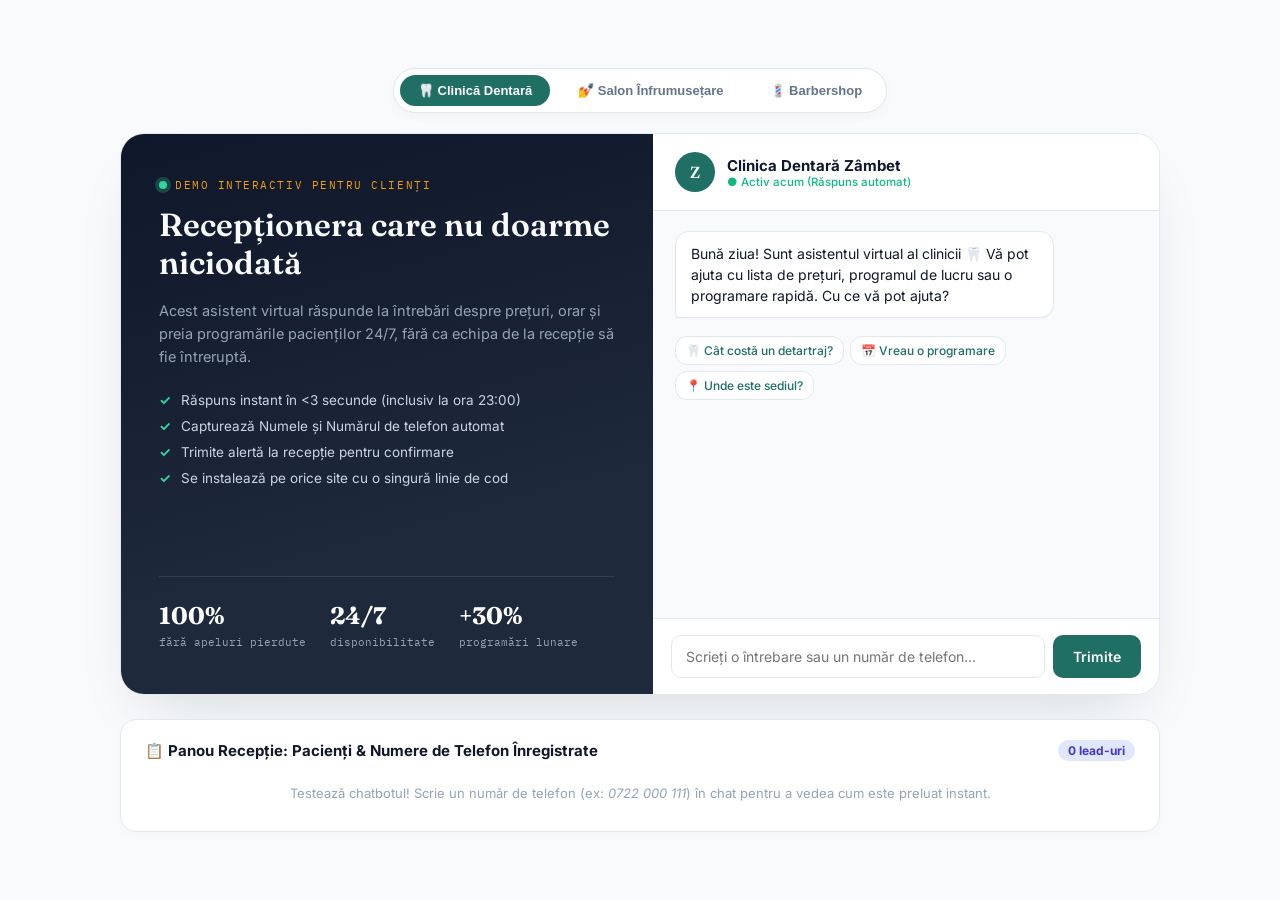
==== index.html @ 40142301 "Showroom AI Chatbots 2026" ====
<!DOCTYPE html>
<html lang="ro">
<head>
<meta charset="UTF-8">
<meta name="viewport" content="width=device-width, initial-scale=1.0">
<title>Recepție AI — Demo Live & Prezentare Interactivă</title>
<style>
  @import url('https://fonts.googleapis.com/css2?family=Fraunces:opsz,wght@9..144,400;9..144,600&family=Inter:wght@400;500;600;700&family=IBM+Plex+Mono:wght@400;500&display=swap');

  :root{
    --bg: #F8FAFC;
    --panel: #FFFFFF;
    --ink: #0F172A;
    --teal: #1F6F64;
    --teal-dark: #14504A;
    --amber: #F59E0B;
    --muted: #64748B;
    --line: #E2E8F0;
  }
  *{box-sizing:border-box;}
  body{
    margin:0; background:var(--bg); color:var(--ink);
    font-family:'Inter',sans-serif;
    min-height:100vh; display:flex; flex-direction:column; align-items:center; justify-content:center;
    padding:24px 16px;
  }

  /* Selector Top Bar */
  .top-selector {
    display: flex; gap: 10px; margin-bottom: 20px; background: white; padding: 6px; border-radius: 30px;
    border: 1px solid var(--line); box-shadow: 0 4px 12px rgba(0,0,0,0.03);
  }
  .selector-btn {
    padding: 8px 18px; border-radius: 20px; font-size: 13px; font-weight: 600; border: none; cursor: pointer;
    background: transparent; color: var(--muted); transition: all 0.2s;
  }
  .selector-btn.active {
    background: var(--teal); color: white;
  }

  .wrap{
    display:grid; grid-template-columns: 1.05fr 1fr; gap:0;
    max-width:1040px; width:100%; background:var(--panel);
    border-radius:24px; overflow:hidden; box-shadow:0 30px 60px -25px rgba(15, 23, 42, 0.15);
    border:1px solid var(--line);
  }
  @media (max-width:840px){ .wrap{grid-template-columns:1fr;} }

  /* LEFT: Pitch Panel */
  .pitch{
    background: linear-gradient(165deg, #0F172A, #1E293B 70%);
    color:#F8FAFC; padding:44px 38px; display:flex; flex-direction:column; justify-content:space-between;
  }
  .eyebrow{
    font-family:'IBM Plex Mono',monospace; font-size:11px; letter-spacing:.14em; text-transform:uppercase;
    color:var(--amber); margin-bottom:14px; display: flex; align-items: center; gap: 8px;
  }
  h1{
    font-family:'Fraunces',serif; font-weight:600; font-size:32px; line-height:1.2; margin:0 0 16px;
  }
  .pitch p{ color:#94A3B8; font-size:14.5px; line-height:1.6; margin:0 0 24px; }
  
  .features-list { list-style: none; padding: 0; margin: 0 0 24px; }
  .features-list li { display: flex; align-items: center; gap: 10px; font-size: 13.5px; color: #CBD5E1; margin-bottom: 10px; }
  .check-icon { color: #34D399; font-weight: bold; }

  .stats{ display:flex; gap:24px; margin-top:auto; padding-top:24px; border-top:1px solid rgba(255,255,255,0.1);}
  .stat b{ display:block; font-family:'Fraunces',serif; font-size:24px; color: #FFFFFF; }
  .stat span{ font-size:11px; color:#94A3B8; font-family:'IBM Plex Mono',monospace; }

  .live{ display:inline-flex; align-items:center; gap:8px; font-family:'IBM Plex Mono',monospace; font-size:11px; color:#34D399; margin-top:20px;}
  .dot{width:8px;height:8px;border-radius:50%; background:#34D399; box-shadow:0 0 0 4px rgba(52,211,153,0.25); animation: pulse-green 2s infinite;}

  @keyframes pulse-green {
    0% { transform: scale(0.95); box-shadow: 0 0 0 0 rgba(52,211,153, 0.5); }
    70% { transform: scale(1.05); box-shadow: 0 0 0 8px rgba(52,211,153, 0); }
    100% { transform: scale(0.95); box-shadow: 0 0 0 0 rgba(52,211,153, 0); }
  }

  /* RIGHT: Live Chat Box */
  .chat{ display:flex; flex-direction:column; height:100%; min-height:560px; background: #FFFFFF; }
  .chat-head{
    padding:18px 22px; border-bottom:1px solid var(--line);
    display:flex; align-items:center; justify-content: space-between;
  }
  .chat-head-left { display: flex; align-items: center; gap: 12px; }
  .avatar{
    width:40px;height:40px;border-radius:50%; background:var(--teal);
    display:flex;align-items:center;justify-content:center; font-family:'Fraunces',serif; color:#FFFFFF; font-weight:600;
  }
  .chat-head b{font-size:15px; display: block;}
  .chat-head span{display:block; font-size:11.5px; color:#10B981; font-weight: 500;}

  .messages{
    flex:1; padding:20px 22px; overflow-y:auto; display:flex; flex-direction:column; gap:12px;
    background: #F8FAFC;
  }
  .msg{ max-width:82%; padding:11px 15px; border-radius:14px; font-size:14px; line-height:1.5; }
  .msg.bot{ background:#FFFFFF; border:1px solid var(--line); align-self:flex-start; border-bottom-left-radius:4px; box-shadow: 0 1px 2px rgba(0,0,0,0.03);}
  .msg.user{ background:var(--teal); color:#fff; align-self:flex-end; border-bottom-right-radius:4px;}

  .chips { display: flex; flex-wrap: wrap; gap: 6px; margin-top: 6px; }
  .chip { background: white; border: 1px solid var(--line); border-radius: 12px; padding: 6px 10px; font-size: 12px; cursor: pointer; color: var(--teal); font-weight: 500; }
  .chip:hover { background: var(--teal); color: white; border-color: var(--teal); }

  .lead-banner {
    background: #ECFDF5; border: 1px solid #A7F3D0; color: #065F46; padding: 12px; border-radius: 12px;
    font-size: 13px; display: flex; align-items: center; gap: 10px;
  }

  .typing{ align-self:flex-start; display:flex; gap:4px; padding:12px 14px; background: white; border: 1px solid var(--line); border-radius: 14px;}
  .typing span{ width:6px;height:6px;border-radius:50%; background:var(--muted); animation:bounce 1.2s infinite ease-in-out; }
  .typing span:nth-child(2){animation-delay:.15s;} .typing span:nth-child(3){animation-delay:.3s;}
  @keyframes bounce{ 0%,60%,100%{transform:translateY(0); opacity:.4;} 30%{transform:translateY(-4px); opacity:1;} }

  .input-row{ display:flex; gap:8px; padding:16px 18px; border-top:1px solid var(--line); background: white; }
  .input-row input{
    flex:1; border:1px solid var(--line); border-radius:10px; padding:12px 14px;
    font-family:'Inter',sans-serif; font-size:14px; outline:none; transition: border-color 0.2s;
  }
  .input-row input:focus{ border-color:var(--teal); }
  .input-row button{
    background:var(--teal); color:#fff; border:none; border-radius:10px; padding:0 20px;
    font-family:'Inter',sans-serif; font-weight:600; font-size:14px; cursor:pointer; transition: background 0.2s;
  }
  .input-row button:hover{ background:var(--teal-dark); }
  .input-row button:disabled{ opacity:.5; cursor:default; }

  /* Captured Leads Live Ticker */
  .leads-dashboard {
    max-width: 1040px; width: 100%; background: white; border-radius: 16px; border: 1px solid var(--line);
    margin-top: 24px; padding: 20px 24px; box-shadow: 0 4px 12px rgba(0,0,0,0.02);
  }
  .leads-header { display: flex; justify-content: space-between; align-items: center; margin-bottom: 14px; }
  .leads-header h3 { font-size: 15px; margin: 0; display: flex; align-items: center; gap: 8px; }
  .leads-badge { background: #E0E7FF; color: #4338CA; padding: 3px 10px; border-radius: 20px; font-size: 12px; font-weight: 700; }
  .leads-list { display: flex; flex-direction: column; gap: 8px; max-height: 140px; overflow-y: auto; }
  .lead-row { display: flex; justify-content: space-between; align-items: center; background: #F8FAFC; border: 1px solid var(--line); border-radius: 8px; padding: 8px 14px; font-size: 13px; }
  .lead-phone { font-family: 'IBM Plex Mono', monospace; font-weight: 600; color: var(--teal); }
</style>
</head>
<body>

<!-- SELECTOR PENTRU DEMO -->
<div class="top-selector">
  <button class="selector-btn active" onclick="switchClinic('stomatologie')">🦷 Clinică Dentară</button>
  <button class="selector-btn" onclick="switchClinic('salon')">💅 Salon Înfrumusețare</button>
  <button class="selector-btn" onclick="switchClinic('frizerie')">💈 Barbershop</button>
</div>

<div class="wrap">
  <!-- PITCH STÂNGA -->
  <div class="pitch">
    <div>
      <div class="eyebrow"><span class="dot"></span> DEMO INTERACTIV PENTRU CLIENȚI</div>
      <h1 id="pitchTitle">Recepționera care nu doarme niciodată</h1>
      <p id="pitchDesc">Acest asistent virtual răspunde la întrebări despre prețuri, orar și preia programările pacienților 24/7, fără ca echipa de la recepție să fie întreruptă.</p>
      
      <ul class="features-list">
        <li><span class="check-icon">✓</span> Răspuns instant în &lt;3 secunde (inclusiv la ora 23:00)</li>
        <li><span class="check-icon">✓</span> Capturează Numele și Numărul de telefon automat</li>
        <li><span class="check-icon">✓</span> Trimite alertă la recepție pentru confirmare</li>
        <li><span class="check-icon">✓</span> Se instalează pe orice site cu o singură linie de cod</li>
      </ul>
    </div>

    <div class="stats">
      <div class="stat"><b>100%</b><span>fără apeluri pierdute</span></div>
      <div class="stat"><b>24/7</b><span>disponibilitate</span></div>
      <div class="stat"><b>+30%</b><span>programări lunare</span></div>
    </div>
  </div>

  <!-- CHAT DREAPTA -->
  <div class="chat">
    <div class="chat-head">
      <div class="chat-head-left">
        <div class="avatar" id="chatAvatar">Z</div>
        <div>
          <b id="chatName">Clinica Dentară Zâmbet</b>
          <span>● Activ acum (Răspuns automat)</span>
        </div>
      </div>
    </div>

    <div class="messages" id="messages">
      <div class="msg bot" id="welcomeMsg">
        Bună ziua! Sunt asistentul virtual al clinicii 🦷 Vă pot ajuta cu lista de prețuri, programul de lucru sau o programare rapidă. Cu ce vă pot ajuta?
      </div>
      <div class="chips" id="quickChips">
        <div class="chip" onclick="quickSend('Cât costă un detartraj?')">🦷 Cât costă un detartraj?</div>
        <div class="chip" onclick="quickSend('Vreau o programare marți')">📅 Vreau o programare</div>
        <div class="chip" onclick="quickSend('Unde vă găsesc?')">📍 Unde este sediul?</div>
      </div>
    </div>

    <div class="input-row">
      <input id="userInput" type="text" placeholder="Scrieți o întrebare sau un număr de telefon..." />
      <button id="sendBtn" onclick="sendMessage()">Trimite</button>
    </div>
  </div>
</div>

<!-- CAPTURED LEADS LIVE DASHBOARD -->
<div class="leads-dashboard">
  <div class="leads-header">
    <h3>📋 Panou Recepție: Pacienți & Numere de Telefon Înregistrate</h3>
    <span class="leads-badge" id="leadsCount">0 lead-uri</span>
  </div>
  <div class="leads-list" id="leadsList">
    <div style="color: #94A3B8; font-size: 13px; text-align: center; padding: 10px;">
      Testează chatbotul! Scrie un număr de telefon (ex: <i>0722 000 111</i>) în chat pentru a vedea cum este preluat instant.
    </div>
  </div>
</div>

<script>
let currentClinic = 'stomatologie';
let history = [];
const API_URL = 'http://127.0.0.1:8000';

const clinicMeta = {
  stomatologie: {
    title: 'Clinica Dentară Zâmbet',
    avatar: 'Z',
    color: '#1F6F64',
    welcome: 'Bună ziua! Sunt asistentul virtual al Clinicii Dentare Zâmbet 🦷 Vă pot ajuta cu tarife, orar sau o programare.',
    chips: ['🦷 Cât costă un detartraj?', '📅 Vreau o programare', '🚨 Am o urgență']
  },
  salon: {
    title: 'Salon Elegance & Spa',
    avatar: 'E',
    color: '#8B5CF6',
    welcome: 'Bună! Sunt asistenta virtuală Elegance & Spa 💅 Te pot ajuta cu servicii de coafură, manichiură, vopsit sau o programare.',
    chips: ['💅 Cât costă o manichiură?', '💇‍♀️ Preț vopsit balayage', '📅 Vreau o programare']
  },
  frizerie: {
    title: "The Gentlemen's Club Barbershop",
    avatar: 'G',
    color: '#B45309',
    welcome: "Salut! Sunt asistentul virtual de la The Gentlemen's Club 💈 Vrei să afli prețurile sau să te programezi la tuns/barbă?",
    chips: ['✂️ Cât costă pachetul VIP?', '📅 Vreau o programare', '📍 Unde este frizeria?']
  }
};

function switchClinic(id) {
  currentClinic = id;
  document.querySelectorAll('.selector-btn').forEach(b => b.classList.remove('active'));
  event.target.classList.add('active');

  const meta = clinicMeta[id];
  document.documentElement.style.setProperty('--teal', meta.color);
  document.getElementById('chatName').textContent = meta.title;
  document.getElementById('chatAvatar').textContent = meta.avatar;
  document.getElementById('chatAvatar').style.background = meta.color;

  const msgs = document.getElementById('messages');
  msgs.innerHTML = `
    <div class="msg bot">${meta.welcome}</div>
    <div class="chips" id="quickChips">
      ${meta.chips.map(c => `<div class="chip" onclick="quickSend('${c}')">${c}</div>`).join('')}
    </div>
  `;
  history = [];
}

function quickSend(txt) {
  document.getElementById('userInput').value = txt;
  sendMessage();
}

function addMessage(text, sender) {
  const container = document.getElementById('messages');
  const div = document.createElement('div');
  div.className = 'msg ' + sender;
  div.innerHTML = text.replace(/\*\*(.*?)\*\*/g, '<b>$1</b>').replace(/\n/g, '<br/>');
  container.appendChild(div);
  container.scrollTop = container.scrollHeight;
  return div;
}

function showTyping() {
  const container = document.getElementById('messages');
  const div = document.createElement('div');
  div.className = 'typing';
  div.id = 'typingIndicator';
  div.innerHTML = '<span></span><span></span><span></span>';
  container.appendChild(div);
  container.scrollTop = container.scrollHeight;
}

function hideTyping() {
  const el = document.getElementById('typingIndicator');
  if(el) el.remove();
}

async function sendMessage() {
  const input = document.getElementById('userInput');
  const btn = document.getElementById('sendBtn');
  const text = input.value.trim();
  if(!text) return;

  addMessage(text, 'user');
  history.push({ role: 'user', text: text });
  input.value = '';
  btn.disabled = true;
  showTyping();

  const chips = document.getElementById('quickChips');
  if(chips) chips.style.display = 'none';

  try {
    const res = await fetch(`${API_URL}/api/chat`, {
      method: 'POST',
      headers: { 'Content-Type': 'application/json' },
      body: JSON.stringify({
        message: text,
        clinic_id: currentClinic,
        history: history
      })
    });
    const data = await res.json();
    hideTyping();
    addMessage(data.reply, 'bot');
    history.push({ role: 'assistant', text: data.reply });

    if(data.lead_captured) {
      const banner = document.createElement('div');
      banner.className = 'lead-banner';
      banner.innerHTML = `🎉 <b>Programare Notată!</b> Numărul (${data.phone_detected}) a fost transmis recepției.`;
      document.getElementById('messages').appendChild(banner);
      loadLeads();
    }
  } catch(err) {
    hideTyping();
    addMessage('Ne pare rău, asistentul este momentan indisponibil. Asigurați-vă că backend-ul rulează la http://127.0.0.1:8000', 'bot');
    console.error(err);
  }

  btn.disabled = false;
  input.focus();
}

async function loadLeads() {
  try {
    const res = await fetch(`${API_URL}/api/leads`);
    const leads = await res.json();
    const container = document.getElementById('leadsList');
    document.getElementById('leadsCount').textContent = `${leads.length} lead-uri`;

    if(leads.length > 0) {
      container.innerHTML = leads.map(l => `
        <div class="lead-row">
          <div><b>${l.name}</b> · <span style="color:#64748B;">${l.clinic_name}</span></div>
          <div><span class="lead-phone">📞 ${l.phone}</span> <span style="font-size:11px; color:#94A3B8; margin-left:8px;">${l.timestamp}</span></div>
        </div>
      `).join('');
    }
  } catch(e) {}
}

document.getElementById('userInput').addEventListener('keydown', (e) => {
  if(e.key === 'Enter') sendMessage();
});

// Initial leads check
setInterval(loadLeads, 4000);
loadLeads();
</script>

</body>
</html>
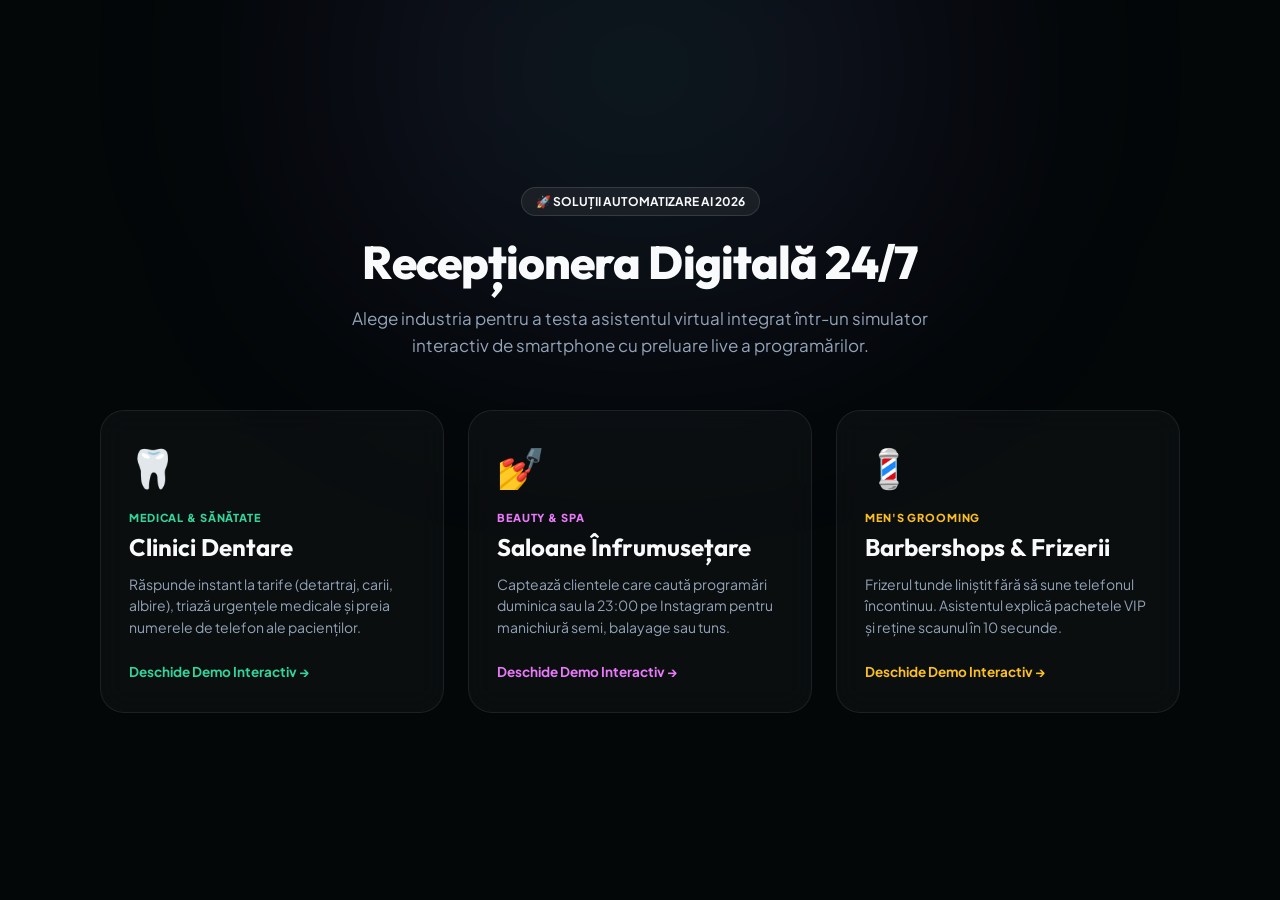
==== commit 25615664: "Ultra-luxury redesign: iPhone mockup, Before/After comparison, direct WhatsApp CTA" ====
--- a/index.html
+++ b/index.html
@@ -3,370 +3,107 @@
 <head>
 <meta charset="UTF-8">
 <meta name="viewport" content="width=device-width, initial-scale=1.0">
-<title>Recepție AI — Demo Live & Prezentare Interactivă</title>
+<title>Asistent AI Recepție 24/7 — Portofoliu Showcase</title>
+<link rel="preconnect" href="https://fonts.googleapis.com">
+<link rel="preconnect" href="https://fonts.gstatic.com" crossorigin>
+<link href="https://fonts.googleapis.com/css2?family=Plus+Jakarta+Sans:wght@300;400;500;600;700;800&family=Outfit:wght@500;600;700;800;900&display=swap" rel="stylesheet">
 <style>
-  @import url('https://fonts.googleapis.com/css2?family=Fraunces:opsz,wght@9..144,400;9..144,600&family=Inter:wght@400;500;600;700&family=IBM+Plex+Mono:wght@400;500&display=swap');
-
-  :root{
-    --bg: #F8FAFC;
-    --panel: #FFFFFF;
-    --ink: #0F172A;
-    --teal: #1F6F64;
-    --teal-dark: #14504A;
-    --amber: #F59E0B;
-    --muted: #64748B;
-    --line: #E2E8F0;
+  * { box-sizing: border-box; margin: 0; padding: 0; }
+  body {
+    background: #030708;
+    color: #F8FAFC;
+    font-family: 'Plus Jakarta Sans', sans-serif;
+    min-height: 100vh;
+    display: flex;
+    flex-direction: column;
+    align-items: center;
+    justify-content: center;
+    padding: 40px 20px;
+    position: relative;
+    overflow-x: hidden;
   }
-  *{box-sizing:border-box;}
-  body{
-    margin:0; background:var(--bg); color:var(--ink);
-    font-family:'Inter',sans-serif;
-    min-height:100vh; display:flex; flex-direction:column; align-items:center; justify-content:center;
-    padding:24px 16px;
+  .glow {
+    position: fixed;
+    top: -20%;
+    left: 50%;
+    transform: translateX(-50%);
+    width: 800px;
+    height: 500px;
+    background: radial-gradient(circle, rgba(16, 185, 129, 0.15) 0%, rgba(168, 85, 247, 0.1) 50%, transparent 80%);
+    filter: blur(120px);
+    pointer-events: none;
   }
-
-  /* Selector Top Bar */
-  .top-selector {
-    display: flex; gap: 10px; margin-bottom: 20px; background: white; padding: 6px; border-radius: 30px;
-    border: 1px solid var(--line); box-shadow: 0 4px 12px rgba(0,0,0,0.03);
+  .container { max-width: 1080px; width: 100%; position: relative; z-index: 10; text-align: center; }
+  .badge { display: inline-flex; align-items: center; gap: 8px; background: rgba(255,255,255,0.06); border: 1px solid rgba(255,255,255,0.12); padding: 6px 14px; border-radius: 30px; font-size: 12px; font-weight: 700; margin-bottom: 20px; }
+  h1 { font-family: 'Outfit', sans-serif; font-size: 46px; font-weight: 800; letter-spacing: -0.02em; margin-bottom: 16px; line-height: 1.15; }
+  .sub { font-size: 17px; color: #94A3B8; max-width: 640px; margin: 0 auto 50px; line-height: 1.6; }
+  .grid { display: grid; grid-template-columns: repeat(3, 1fr); gap: 24px; text-align: left; }
+  @media (max-width: 880px) { .grid { grid-template-columns: 1fr; } }
+  .card {
+    background: rgba(255, 255, 255, 0.03);
+    border: 1px solid rgba(255, 255, 255, 0.08);
+    border-radius: 24px;
+    padding: 32px 28px;
+    text-decoration: none;
+    color: inherit;
+    transition: all 0.3s cubic-bezier(0.16, 1, 0.3, 1);
+    display: flex;
+    flex-direction: column;
+    justify-content: space-between;
+    backdrop-filter: blur(14px);
   }
-  .selector-btn {
-    padding: 8px 18px; border-radius: 20px; font-size: 13px; font-weight: 600; border: none; cursor: pointer;
-    background: transparent; color: var(--muted); transition: all 0.2s;
-  }
-  .selector-btn.active {
-    background: var(--teal); color: white;
-  }
-
-  .wrap{
-    display:grid; grid-template-columns: 1.05fr 1fr; gap:0;
-    max-width:1040px; width:100%; background:var(--panel);
-    border-radius:24px; overflow:hidden; box-shadow:0 30px 60px -25px rgba(15, 23, 42, 0.15);
-    border:1px solid var(--line);
-  }
-  @media (max-width:840px){ .wrap{grid-template-columns:1fr;} }
-
-  /* LEFT: Pitch Panel */
-  .pitch{
-    background: linear-gradient(165deg, #0F172A, #1E293B 70%);
-    color:#F8FAFC; padding:44px 38px; display:flex; flex-direction:column; justify-content:space-between;
-  }
-  .eyebrow{
-    font-family:'IBM Plex Mono',monospace; font-size:11px; letter-spacing:.14em; text-transform:uppercase;
-    color:var(--amber); margin-bottom:14px; display: flex; align-items: center; gap: 8px;
-  }
-  h1{
-    font-family:'Fraunces',serif; font-weight:600; font-size:32px; line-height:1.2; margin:0 0 16px;
-  }
-  .pitch p{ color:#94A3B8; font-size:14.5px; line-height:1.6; margin:0 0 24px; }
-  
-  .features-list { list-style: none; padding: 0; margin: 0 0 24px; }
-  .features-list li { display: flex; align-items: center; gap: 10px; font-size: 13.5px; color: #CBD5E1; margin-bottom: 10px; }
-  .check-icon { color: #34D399; font-weight: bold; }
-
-  .stats{ display:flex; gap:24px; margin-top:auto; padding-top:24px; border-top:1px solid rgba(255,255,255,0.1);}
-  .stat b{ display:block; font-family:'Fraunces',serif; font-size:24px; color: #FFFFFF; }
-  .stat span{ font-size:11px; color:#94A3B8; font-family:'IBM Plex Mono',monospace; }
-
-  .live{ display:inline-flex; align-items:center; gap:8px; font-family:'IBM Plex Mono',monospace; font-size:11px; color:#34D399; margin-top:20px;}
-  .dot{width:8px;height:8px;border-radius:50%; background:#34D399; box-shadow:0 0 0 4px rgba(52,211,153,0.25); animation: pulse-green 2s infinite;}
-
-  @keyframes pulse-green {
-    0% { transform: scale(0.95); box-shadow: 0 0 0 0 rgba(52,211,153, 0.5); }
-    70% { transform: scale(1.05); box-shadow: 0 0 0 8px rgba(52,211,153, 0); }
-    100% { transform: scale(0.95); box-shadow: 0 0 0 0 rgba(52,211,153, 0); }
-  }
-
-  /* RIGHT: Live Chat Box */
-  .chat{ display:flex; flex-direction:column; height:100%; min-height:560px; background: #FFFFFF; }
-  .chat-head{
-    padding:18px 22px; border-bottom:1px solid var(--line);
-    display:flex; align-items:center; justify-content: space-between;
-  }
-  .chat-head-left { display: flex; align-items: center; gap: 12px; }
-  .avatar{
-    width:40px;height:40px;border-radius:50%; background:var(--teal);
-    display:flex;align-items:center;justify-content:center; font-family:'Fraunces',serif; color:#FFFFFF; font-weight:600;
-  }
-  .chat-head b{font-size:15px; display: block;}
-  .chat-head span{display:block; font-size:11.5px; color:#10B981; font-weight: 500;}
-
-  .messages{
-    flex:1; padding:20px 22px; overflow-y:auto; display:flex; flex-direction:column; gap:12px;
-    background: #F8FAFC;
-  }
-  .msg{ max-width:82%; padding:11px 15px; border-radius:14px; font-size:14px; line-height:1.5; }
-  .msg.bot{ background:#FFFFFF; border:1px solid var(--line); align-self:flex-start; border-bottom-left-radius:4px; box-shadow: 0 1px 2px rgba(0,0,0,0.03);}
-  .msg.user{ background:var(--teal); color:#fff; align-self:flex-end; border-bottom-right-radius:4px;}
-
-  .chips { display: flex; flex-wrap: wrap; gap: 6px; margin-top: 6px; }
-  .chip { background: white; border: 1px solid var(--line); border-radius: 12px; padding: 6px 10px; font-size: 12px; cursor: pointer; color: var(--teal); font-weight: 500; }
-  .chip:hover { background: var(--teal); color: white; border-color: var(--teal); }
-
-  .lead-banner {
-    background: #ECFDF5; border: 1px solid #A7F3D0; color: #065F46; padding: 12px; border-radius: 12px;
-    font-size: 13px; display: flex; align-items: center; gap: 10px;
-  }
-
-  .typing{ align-self:flex-start; display:flex; gap:4px; padding:12px 14px; background: white; border: 1px solid var(--line); border-radius: 14px;}
-  .typing span{ width:6px;height:6px;border-radius:50%; background:var(--muted); animation:bounce 1.2s infinite ease-in-out; }
-  .typing span:nth-child(2){animation-delay:.15s;} .typing span:nth-child(3){animation-delay:.3s;}
-  @keyframes bounce{ 0%,60%,100%{transform:translateY(0); opacity:.4;} 30%{transform:translateY(-4px); opacity:1;} }
-
-  .input-row{ display:flex; gap:8px; padding:16px 18px; border-top:1px solid var(--line); background: white; }
-  .input-row input{
-    flex:1; border:1px solid var(--line); border-radius:10px; padding:12px 14px;
-    font-family:'Inter',sans-serif; font-size:14px; outline:none; transition: border-color 0.2s;
-  }
-  .input-row input:focus{ border-color:var(--teal); }
-  .input-row button{
-    background:var(--teal); color:#fff; border:none; border-radius:10px; padding:0 20px;
-    font-family:'Inter',sans-serif; font-weight:600; font-size:14px; cursor:pointer; transition: background 0.2s;
-  }
-  .input-row button:hover{ background:var(--teal-dark); }
-  .input-row button:disabled{ opacity:.5; cursor:default; }
-
-  /* Captured Leads Live Ticker */
-  .leads-dashboard {
-    max-width: 1040px; width: 100%; background: white; border-radius: 16px; border: 1px solid var(--line);
-    margin-top: 24px; padding: 20px 24px; box-shadow: 0 4px 12px rgba(0,0,0,0.02);
-  }
-  .leads-header { display: flex; justify-content: space-between; align-items: center; margin-bottom: 14px; }
-  .leads-header h3 { font-size: 15px; margin: 0; display: flex; align-items: center; gap: 8px; }
-  .leads-badge { background: #E0E7FF; color: #4338CA; padding: 3px 10px; border-radius: 20px; font-size: 12px; font-weight: 700; }
-  .leads-list { display: flex; flex-direction: column; gap: 8px; max-height: 140px; overflow-y: auto; }
-  .lead-row { display: flex; justify-content: space-between; align-items: center; background: #F8FAFC; border: 1px solid var(--line); border-radius: 8px; padding: 8px 14px; font-size: 13px; }
-  .lead-phone { font-family: 'IBM Plex Mono', monospace; font-weight: 600; color: var(--teal); }
+  .card:hover { transform: translateY(-6px); }
+  .card.dental:hover { border-color: #10B981; box-shadow: 0 20px 40px -10px rgba(16, 185, 129, 0.25); }
+  .card.beauty:hover { border-color: #A855F7; box-shadow: 0 20px 40px -10px rgba(168, 85, 247, 0.25); }
+  .card.barber:hover { border-color: #F59E0B; box-shadow: 0 20px 40px -10px rgba(245, 158, 11, 0.25); }
+  .card-icon { font-size: 38px; margin-bottom: 20px; }
+  .card-tag { font-size: 11px; font-weight: 800; letter-spacing: 0.08em; text-transform: uppercase; margin-bottom: 8px; }
+  .card h2 { font-family: 'Outfit', sans-serif; font-size: 24px; font-weight: 700; margin-bottom: 12px; }
+  .card p { font-size: 14px; color: #94A3B8; line-height: 1.55; margin-bottom: 24px; }
+  .card-btn { font-size: 13.5px; font-weight: 700; display: flex; align-items: center; gap: 6px; }
 </style>
 </head>
 <body>
 
-<!-- SELECTOR PENTRU DEMO -->
-<div class="top-selector">
-  <button class="selector-btn active" onclick="switchClinic('stomatologie')">🦷 Clinică Dentară</button>
-  <button class="selector-btn" onclick="switchClinic('salon')">💅 Salon Înfrumusețare</button>
-  <button class="selector-btn" onclick="switchClinic('frizerie')">💈 Barbershop</button>
-</div>
+  <div class="glow"></div>
 
-<div class="wrap">
-  <!-- PITCH STÂNGA -->
-  <div class="pitch">
-    <div>
-      <div class="eyebrow"><span class="dot"></span> DEMO INTERACTIV PENTRU CLIENȚI</div>
-      <h1 id="pitchTitle">Recepționera care nu doarme niciodată</h1>
-      <p id="pitchDesc">Acest asistent virtual răspunde la întrebări despre prețuri, orar și preia programările pacienților 24/7, fără ca echipa de la recepție să fie întreruptă.</p>
-      
-      <ul class="features-list">
-        <li><span class="check-icon">✓</span> Răspuns instant în &lt;3 secunde (inclusiv la ora 23:00)</li>
-        <li><span class="check-icon">✓</span> Capturează Numele și Numărul de telefon automat</li>
-        <li><span class="check-icon">✓</span> Trimite alertă la recepție pentru confirmare</li>
-        <li><span class="check-icon">✓</span> Se instalează pe orice site cu o singură linie de cod</li>
-      </ul>
-    </div>
+  <div class="container">
+    <div class="badge">🚀 SOLUȚII AUTOMATIZARE AI 2026</div>
+    <h1>Recepționera Digitală 24/7</h1>
+    <p class="sub">Alege industria pentru a testa asistentul virtual integrat într-un simulator interactiv de smartphone cu preluare live a programărilor.</p>
 
-    <div class="stats">
-      <div class="stat"><b>100%</b><span>fără apeluri pierdute</span></div>
-      <div class="stat"><b>24/7</b><span>disponibilitate</span></div>
-      <div class="stat"><b>+30%</b><span>programări lunare</span></div>
+    <div class="grid">
+      <a href="stomatologie.html" class="card dental">
+        <div>
+          <div class="card-icon">🦷</div>
+          <div class="card-tag" style="color: #34D399;">Medical & Sănătate</div>
+          <h2>Clinici Dentare</h2>
+          <p>Răspunde instant la tarife (detartraj, carii, albire), triază urgențele medicale și preia numerele de telefon ale pacienților.</p>
+        </div>
+        <div class="card-btn" style="color: #34D399;">Deschide Demo Interactiv →</div>
+      </a>
+
+      <a href="salon.html" class="card beauty">
+        <div>
+          <div class="card-icon">💅</div>
+          <div class="card-tag" style="color: #E879F9;">Beauty & Spa</div>
+          <h2>Saloane Înfrumusețare</h2>
+          <p>Captează clientele care caută programări duminica sau la 23:00 pe Instagram pentru manichiură semi, balayage sau tuns.</p>
+        </div>
+        <div class="card-btn" style="color: #E879F9;">Deschide Demo Interactiv →</div>
+      </a>
+
+      <a href="barbershop.html" class="card barber">
+        <div>
+          <div class="card-icon">💈</div>
+          <div class="card-tag" style="color: #FBBF24;">Men's Grooming</div>
+          <h2>Barbershops & Frizerii</h2>
+          <p>Frizerul tunde liniștit fără să sune telefonul încontinuu. Asistentul explică pachetele VIP și reține scaunul în 10 secunde.</p>
+        </div>
+        <div class="card-btn" style="color: #FBBF24;">Deschide Demo Interactiv →</div>
+      </a>
     </div>
   </div>
 
-  <!-- CHAT DREAPTA -->
-  <div class="chat">
-    <div class="chat-head">
-      <div class="chat-head-left">
-        <div class="avatar" id="chatAvatar">Z</div>
-        <div>
-          <b id="chatName">Clinica Dentară Zâmbet</b>
-          <span>● Activ acum (Răspuns automat)</span>
-        </div>
-      </div>
-    </div>
-
-    <div class="messages" id="messages">
-      <div class="msg bot" id="welcomeMsg">
-        Bună ziua! Sunt asistentul virtual al clinicii 🦷 Vă pot ajuta cu lista de prețuri, programul de lucru sau o programare rapidă. Cu ce vă pot ajuta?
-      </div>
-      <div class="chips" id="quickChips">
-        <div class="chip" onclick="quickSend('Cât costă un detartraj?')">🦷 Cât costă un detartraj?</div>
-        <div class="chip" onclick="quickSend('Vreau o programare marți')">📅 Vreau o programare</div>
-        <div class="chip" onclick="quickSend('Unde vă găsesc?')">📍 Unde este sediul?</div>
-      </div>
-    </div>
-
-    <div class="input-row">
-      <input id="userInput" type="text" placeholder="Scrieți o întrebare sau un număr de telefon..." />
-      <button id="sendBtn" onclick="sendMessage()">Trimite</button>
-    </div>
-  </div>
-</div>
-
-<!-- CAPTURED LEADS LIVE DASHBOARD -->
-<div class="leads-dashboard">
-  <div class="leads-header">
-    <h3>📋 Panou Recepție: Pacienți & Numere de Telefon Înregistrate</h3>
-    <span class="leads-badge" id="leadsCount">0 lead-uri</span>
-  </div>
-  <div class="leads-list" id="leadsList">
-    <div style="color: #94A3B8; font-size: 13px; text-align: center; padding: 10px;">
-      Testează chatbotul! Scrie un număr de telefon (ex: <i>0722 000 111</i>) în chat pentru a vedea cum este preluat instant.
-    </div>
-  </div>
-</div>
-
-<script>
-let currentClinic = 'stomatologie';
-let history = [];
-const API_URL = 'http://127.0.0.1:8000';
-
-const clinicMeta = {
-  stomatologie: {
-    title: 'Clinica Dentară Zâmbet',
-    avatar: 'Z',
-    color: '#1F6F64',
-    welcome: 'Bună ziua! Sunt asistentul virtual al Clinicii Dentare Zâmbet 🦷 Vă pot ajuta cu tarife, orar sau o programare.',
-    chips: ['🦷 Cât costă un detartraj?', '📅 Vreau o programare', '🚨 Am o urgență']
-  },
-  salon: {
-    title: 'Salon Elegance & Spa',
-    avatar: 'E',
-    color: '#8B5CF6',
-    welcome: 'Bună! Sunt asistenta virtuală Elegance & Spa 💅 Te pot ajuta cu servicii de coafură, manichiură, vopsit sau o programare.',
-    chips: ['💅 Cât costă o manichiură?', '💇‍♀️ Preț vopsit balayage', '📅 Vreau o programare']
-  },
-  frizerie: {
-    title: "The Gentlemen's Club Barbershop",
-    avatar: 'G',
-    color: '#B45309',
-    welcome: "Salut! Sunt asistentul virtual de la The Gentlemen's Club 💈 Vrei să afli prețurile sau să te programezi la tuns/barbă?",
-    chips: ['✂️ Cât costă pachetul VIP?', '📅 Vreau o programare', '📍 Unde este frizeria?']
-  }
-};
-
-function switchClinic(id) {
-  currentClinic = id;
-  document.querySelectorAll('.selector-btn').forEach(b => b.classList.remove('active'));
-  event.target.classList.add('active');
-
-  const meta = clinicMeta[id];
-  document.documentElement.style.setProperty('--teal', meta.color);
-  document.getElementById('chatName').textContent = meta.title;
-  document.getElementById('chatAvatar').textContent = meta.avatar;
-  document.getElementById('chatAvatar').style.background = meta.color;
-
-  const msgs = document.getElementById('messages');
-  msgs.innerHTML = `
-    <div class="msg bot">${meta.welcome}</div>
-    <div class="chips" id="quickChips">
-      ${meta.chips.map(c => `<div class="chip" onclick="quickSend('${c}')">${c}</div>`).join('')}
-    </div>
-  `;
-  history = [];
-}
-
-function quickSend(txt) {
-  document.getElementById('userInput').value = txt;
-  sendMessage();
-}
-
-function addMessage(text, sender) {
-  const container = document.getElementById('messages');
-  const div = document.createElement('div');
-  div.className = 'msg ' + sender;
-  div.innerHTML = text.replace(/\*\*(.*?)\*\*/g, '<b>$1</b>').replace(/\n/g, '<br/>');
-  container.appendChild(div);
-  container.scrollTop = container.scrollHeight;
-  return div;
-}
-
-function showTyping() {
-  const container = document.getElementById('messages');
-  const div = document.createElement('div');
-  div.className = 'typing';
-  div.id = 'typingIndicator';
-  div.innerHTML = '<span></span><span></span><span></span>';
-  container.appendChild(div);
-  container.scrollTop = container.scrollHeight;
-}
-
-function hideTyping() {
-  const el = document.getElementById('typingIndicator');
-  if(el) el.remove();
-}
-
-async function sendMessage() {
-  const input = document.getElementById('userInput');
-  const btn = document.getElementById('sendBtn');
-  const text = input.value.trim();
-  if(!text) return;
-
-  addMessage(text, 'user');
-  history.push({ role: 'user', text: text });
-  input.value = '';
-  btn.disabled = true;
-  showTyping();
-
-  const chips = document.getElementById('quickChips');
-  if(chips) chips.style.display = 'none';
-
-  try {
-    const res = await fetch(`${API_URL}/api/chat`, {
-      method: 'POST',
-      headers: { 'Content-Type': 'application/json' },
-      body: JSON.stringify({
-        message: text,
-        clinic_id: currentClinic,
-        history: history
-      })
-    });
-    const data = await res.json();
-    hideTyping();
-    addMessage(data.reply, 'bot');
-    history.push({ role: 'assistant', text: data.reply });
-
-    if(data.lead_captured) {
-      const banner = document.createElement('div');
-      banner.className = 'lead-banner';
-      banner.innerHTML = `🎉 <b>Programare Notată!</b> Numărul (${data.phone_detected}) a fost transmis recepției.`;
-      document.getElementById('messages').appendChild(banner);
-      loadLeads();
-    }
-  } catch(err) {
-    hideTyping();
-    addMessage('Ne pare rău, asistentul este momentan indisponibil. Asigurați-vă că backend-ul rulează la http://127.0.0.1:8000', 'bot');
-    console.error(err);
-  }
-
-  btn.disabled = false;
-  input.focus();
-}
-
-async function loadLeads() {
-  try {
-    const res = await fetch(`${API_URL}/api/leads`);
-    const leads = await res.json();
-    const container = document.getElementById('leadsList');
-    document.getElementById('leadsCount').textContent = `${leads.length} lead-uri`;
-
-    if(leads.length > 0) {
-      container.innerHTML = leads.map(l => `
-        <div class="lead-row">
-          <div><b>${l.name}</b> · <span style="color:#64748B;">${l.clinic_name}</span></div>
-          <div><span class="lead-phone">📞 ${l.phone}</span> <span style="font-size:11px; color:#94A3B8; margin-left:8px;">${l.timestamp}</span></div>
-        </div>
-      `).join('');
-    }
-  } catch(e) {}
-}
-
-document.getElementById('userInput').addEventListener('keydown', (e) => {
-  if(e.key === 'Enter') sendMessage();
-});
-
-// Initial leads check
-setInterval(loadLeads, 4000);
-loadLeads();
-</script>
-
 </body>
 </html>
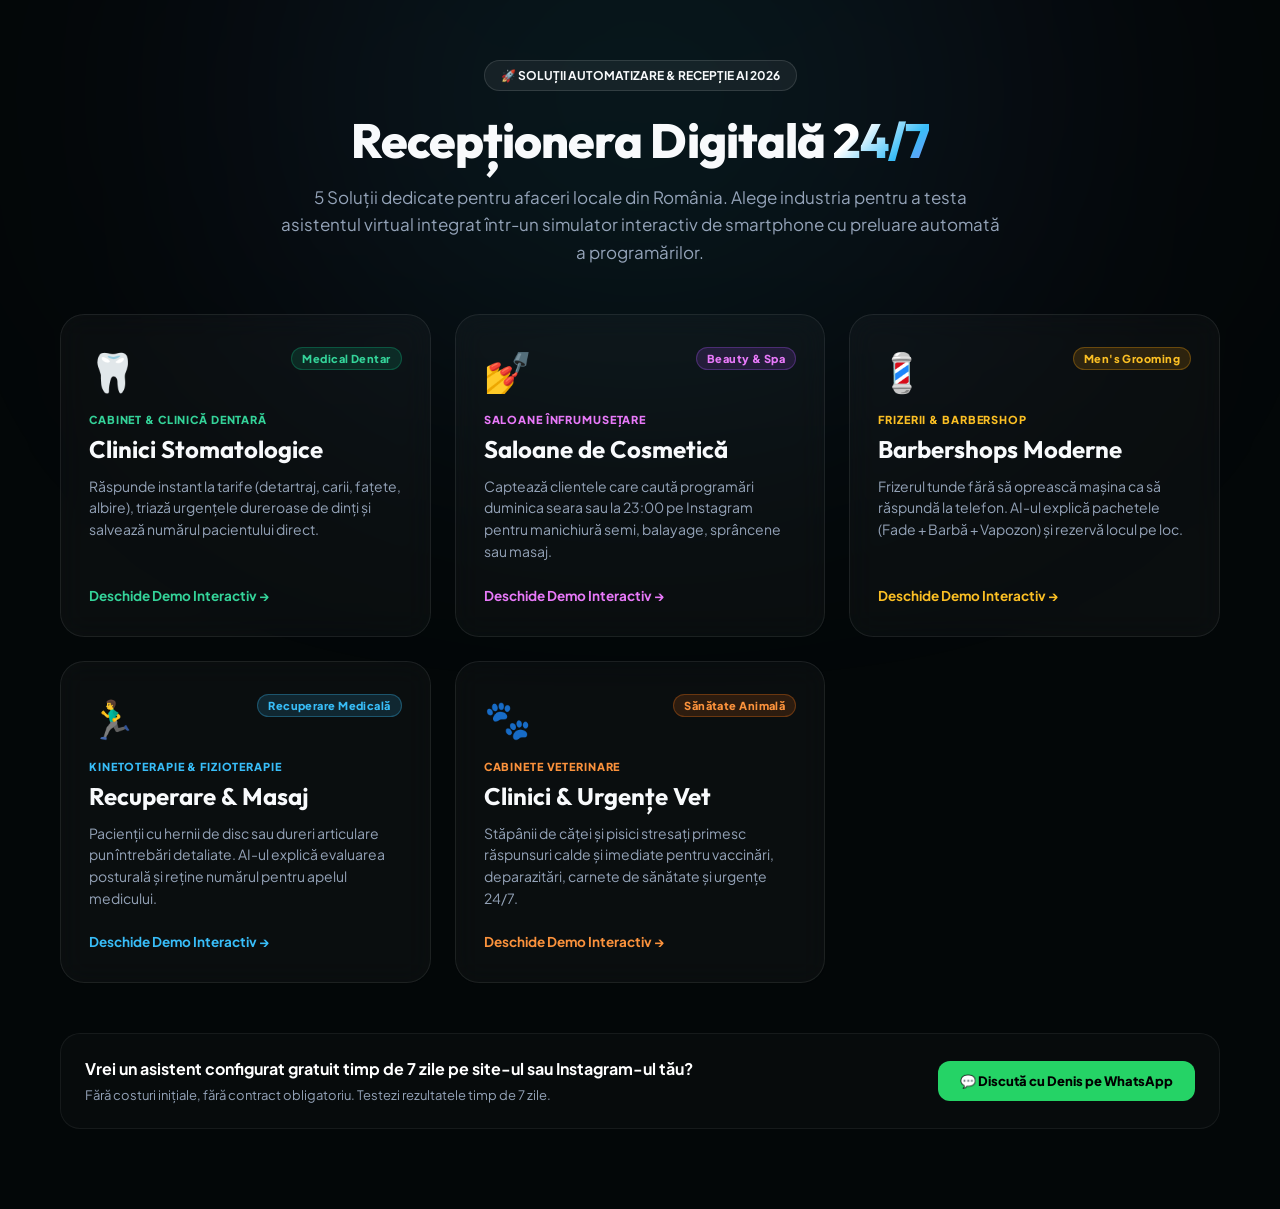
==== commit 9d7afec7: "Add Physiotherapy and Vet showrooms and update hub to 5 niches" ====
--- a/index.html
+++ b/index.html
@@ -3,7 +3,7 @@
 <head>
 <meta charset="UTF-8">
 <meta name="viewport" content="width=device-width, initial-scale=1.0">
-<title>Asistent AI Recepție 24/7 — Portofoliu Showcase</title>
+<title>Asistent AI Recepție 24/7 — Portofoliu Showcase 5 Nișe</title>
 <link rel="preconnect" href="https://fonts.googleapis.com">
 <link rel="preconnect" href="https://fonts.gstatic.com" crossorigin>
 <link href="https://fonts.googleapis.com/css2?family=Plus+Jakarta+Sans:wght@300;400;500;600;700;800&family=Outfit:wght@500;600;700;800;900&display=swap" rel="stylesheet">
@@ -18,7 +18,7 @@
     flex-direction: column;
     align-items: center;
     justify-content: center;
-    padding: 40px 20px;
+    padding: 60px 20px 80px;
     position: relative;
     overflow-x: hidden;
   }
@@ -27,18 +27,20 @@
     top: -20%;
     left: 50%;
     transform: translateX(-50%);
-    width: 800px;
-    height: 500px;
-    background: radial-gradient(circle, rgba(16, 185, 129, 0.15) 0%, rgba(168, 85, 247, 0.1) 50%, transparent 80%);
-    filter: blur(120px);
+    width: 900px;
+    height: 550px;
+    background: radial-gradient(circle, rgba(16, 185, 129, 0.12) 0%, rgba(56, 189, 248, 0.1) 40%, rgba(168, 85, 247, 0.08) 70%, transparent 85%);
+    filter: blur(140px);
     pointer-events: none;
   }
-  .container { max-width: 1080px; width: 100%; position: relative; z-index: 10; text-align: center; }
-  .badge { display: inline-flex; align-items: center; gap: 8px; background: rgba(255,255,255,0.06); border: 1px solid rgba(255,255,255,0.12); padding: 6px 14px; border-radius: 30px; font-size: 12px; font-weight: 700; margin-bottom: 20px; }
-  h1 { font-family: 'Outfit', sans-serif; font-size: 46px; font-weight: 800; letter-spacing: -0.02em; margin-bottom: 16px; line-height: 1.15; }
-  .sub { font-size: 17px; color: #94A3B8; max-width: 640px; margin: 0 auto 50px; line-height: 1.6; }
-  .grid { display: grid; grid-template-columns: repeat(3, 1fr); gap: 24px; text-align: left; }
-  @media (max-width: 880px) { .grid { grid-template-columns: 1fr; } }
+  .container { max-width: 1160px; width: 100%; position: relative; z-index: 10; text-align: center; }
+  .badge { display: inline-flex; align-items: center; gap: 8px; background: rgba(255,255,255,0.06); border: 1px solid rgba(255,255,255,0.12); padding: 7px 16px; border-radius: 30px; font-size: 12px; font-weight: 700; margin-bottom: 22px; }
+  h1 { font-family: 'Outfit', sans-serif; font-size: 48px; font-weight: 800; letter-spacing: -0.02em; margin-bottom: 16px; line-height: 1.15; }
+  @media (max-width: 640px) { h1 { font-size: 34px; } }
+  .gradient-text { background: linear-gradient(135deg, #FFFFFF 30%, #38BDF8 70%, #818CF8 100%); -webkit-background-clip: text; -webkit-text-fill-color: transparent; }
+  .sub { font-size: 17px; color: #94A3B8; max-width: 720px; margin: 0 auto 48px; line-height: 1.6; }
+  .grid { display: grid; grid-template-columns: repeat(auto-fit, minmax(330px, 1fr)); gap: 24px; text-align: left; }
+  @media (max-width: 720px) { .grid { grid-template-columns: 1fr; } }
   .card {
     background: rgba(255, 255, 255, 0.03);
     border: 1px solid rgba(255, 255, 255, 0.08);
@@ -51,16 +53,30 @@
     flex-direction: column;
     justify-content: space-between;
     backdrop-filter: blur(14px);
+    position: relative;
+    overflow: hidden;
   }
   .card:hover { transform: translateY(-6px); }
   .card.dental:hover { border-color: #10B981; box-shadow: 0 20px 40px -10px rgba(16, 185, 129, 0.25); }
   .card.beauty:hover { border-color: #A855F7; box-shadow: 0 20px 40px -10px rgba(168, 85, 247, 0.25); }
   .card.barber:hover { border-color: #F59E0B; box-shadow: 0 20px 40px -10px rgba(245, 158, 11, 0.25); }
-  .card-icon { font-size: 38px; margin-bottom: 20px; }
+  .card.physio:hover { border-color: #38BDF8; box-shadow: 0 20px 40px -10px rgba(56, 189, 248, 0.25); }
+  .card.vet:hover { border-color: #F97316; box-shadow: 0 20px 40px -10px rgba(249, 115, 22, 0.25); }
+  
+  .card-top { display: flex; justify-content: space-between; align-items: flex-start; margin-bottom: 18px; }
+  .card-icon { font-size: 38px; }
+  .card-pill { font-size: 11px; font-weight: 800; padding: 4px 10px; border-radius: 12px; letter-spacing: 0.04em; }
   .card-tag { font-size: 11px; font-weight: 800; letter-spacing: 0.08em; text-transform: uppercase; margin-bottom: 8px; }
   .card h2 { font-family: 'Outfit', sans-serif; font-size: 24px; font-weight: 700; margin-bottom: 12px; }
   .card p { font-size: 14px; color: #94A3B8; line-height: 1.55; margin-bottom: 24px; }
   .card-btn { font-size: 13.5px; font-weight: 700; display: flex; align-items: center; gap: 6px; }
+  
+  .footer-cta { margin-top: 50px; padding: 24px; border-radius: 20px; background: rgba(255,255,255,0.02); border: 1px solid rgba(255,255,255,0.06); display: flex; justify-content: space-between; align-items: center; flex-wrap: gap; gap: 20px; text-align: left; }
+  @media (max-width: 700px) { .footer-cta { flex-direction: column; text-align: center; } }
+  .footer-cta b { color: #FFF; font-size: 16px; display: block; margin-bottom: 4px; }
+  .footer-cta span { color: #94A3B8; font-size: 13px; }
+  .wa-btn { background: #25D366; color: #000; font-weight: 800; font-size: 13px; padding: 12px 22px; border-radius: 12px; text-decoration: none; display: inline-flex; align-items: center; gap: 8px; white-space: nowrap; transition: 0.2s; }
+  .wa-btn:hover { background: #22c35e; transform: scale(1.02); }
 </style>
 </head>
 <body>
@@ -68,39 +84,90 @@
   <div class="glow"></div>
 
   <div class="container">
-    <div class="badge">🚀 SOLUȚII AUTOMATIZARE AI 2026</div>
-    <h1>Recepționera Digitală 24/7</h1>
-    <p class="sub">Alege industria pentru a testa asistentul virtual integrat într-un simulator interactiv de smartphone cu preluare live a programărilor.</p>
+    <div class="badge">🚀 SOLUȚII AUTOMATIZARE & RECEPȚIE AI 2026</div>
+    <h1>Recepționera Digitală <span class="gradient-text">24/7</span></h1>
+    <p class="sub">5 Soluții dedicate pentru afaceri locale din România. Alege industria pentru a testa asistentul virtual integrat într-un simulator interactiv de smartphone cu preluare automată a programărilor.</p>
 
     <div class="grid">
+      <!-- 1. DENTAL -->
       <a href="stomatologie.html" class="card dental">
         <div>
-          <div class="card-icon">🦷</div>
-          <div class="card-tag" style="color: #34D399;">Medical & Sănătate</div>
-          <h2>Clinici Dentare</h2>
-          <p>Răspunde instant la tarife (detartraj, carii, albire), triază urgențele medicale și preia numerele de telefon ale pacienților.</p>
+          <div class="card-top">
+            <div class="card-icon">🦷</div>
+            <span class="card-pill" style="background: rgba(16,185,129,0.15); color: #34D399; border: 1px solid rgba(16,185,129,0.3);">Medical Dentar</span>
+          </div>
+          <div class="card-tag" style="color: #34D399;">Cabinet & Clinică Dentară</div>
+          <h2>Clinici Stomatologice</h2>
+          <p>Răspunde instant la tarife (detartraj, carii, fațete, albire), triază urgențele dureroase de dinți și salvează numărul pacientului direct.</p>
         </div>
         <div class="card-btn" style="color: #34D399;">Deschide Demo Interactiv →</div>
       </a>
 
+      <!-- 2. BEAUTY -->
       <a href="salon.html" class="card beauty">
         <div>
-          <div class="card-icon">💅</div>
-          <div class="card-tag" style="color: #E879F9;">Beauty & Spa</div>
-          <h2>Saloane Înfrumusețare</h2>
-          <p>Captează clientele care caută programări duminica sau la 23:00 pe Instagram pentru manichiură semi, balayage sau tuns.</p>
+          <div class="card-top">
+            <div class="card-icon">💅</div>
+            <span class="card-pill" style="background: rgba(168,85,247,0.15); color: #E879F9; border: 1px solid rgba(168,85,247,0.3);">Beauty & Spa</span>
+          </div>
+          <div class="card-tag" style="color: #E879F9;">Saloane Înfrumusețare</div>
+          <h2>Saloane de Cosmetică</h2>
+          <p>Captează clientele care caută programări duminica seara sau la 23:00 pe Instagram pentru manichiură semi, balayage, sprâncene sau masaj.</p>
         </div>
         <div class="card-btn" style="color: #E879F9;">Deschide Demo Interactiv →</div>
       </a>
 
+      <!-- 3. BARBER -->
       <a href="barbershop.html" class="card barber">
         <div>
-          <div class="card-icon">💈</div>
-          <div class="card-tag" style="color: #FBBF24;">Men's Grooming</div>
-          <h2>Barbershops & Frizerii</h2>
-          <p>Frizerul tunde liniștit fără să sune telefonul încontinuu. Asistentul explică pachetele VIP și reține scaunul în 10 secunde.</p>
+          <div class="card-top">
+            <div class="card-icon">💈</div>
+            <span class="card-pill" style="background: rgba(245,158,11,0.15); color: #FBBF24; border: 1px solid rgba(245,158,11,0.3);">Men's Grooming</span>
+          </div>
+          <div class="card-tag" style="color: #FBBF24;">Frizerii & Barbershop</div>
+          <h2>Barbershops Moderne</h2>
+          <p>Frizerul tunde fără să oprească mașina ca să răspundă la telefon. AI-ul explică pachetele (Fade + Barbă + Vapozon) și rezervă locul pe loc.</p>
         </div>
         <div class="card-btn" style="color: #FBBF24;">Deschide Demo Interactiv →</div>
+      </a>
+
+      <!-- 4. FIZIOTERAPIE / KINETO -->
+      <a href="fizioterapie.html" class="card physio">
+        <div>
+          <div class="card-top">
+            <div class="card-icon">🏃‍♂️</div>
+            <span class="card-pill" style="background: rgba(56,189,248,0.15); color: #38BDF8; border: 1px solid rgba(56,189,248,0.3);">Recuperare Medicală</span>
+          </div>
+          <div class="card-tag" style="color: #38BDF8;">Kinetoterapie & Fizioterapie</div>
+          <h2>Recuperare & Masaj</h2>
+          <p>Pacienții cu hernii de disc sau dureri articulare pun întrebări detaliate. AI-ul explică evaluarea posturală și reține numărul pentru apelul medicului.</p>
+        </div>
+        <div class="card-btn" style="color: #38BDF8;">Deschide Demo Interactiv →</div>
+      </a>
+
+      <!-- 5. VETERINAR -->
+      <a href="veterinar.html" class="card vet">
+        <div>
+          <div class="card-top">
+            <div class="card-icon">🐾</div>
+            <span class="card-pill" style="background: rgba(249,115,22,0.15); color: #FB923C; border: 1px solid rgba(249,115,22,0.3);">Sănătate Animală</span>
+          </div>
+          <div class="card-tag" style="color: #FB923C;">Cabinete Veterinare</div>
+          <h2>Clinici & Urgențe Vet</h2>
+          <p>Stăpânii de căței și pisici stresați primesc răspunsuri calde și imediate pentru vaccinări, deparazitări, carnete de sănătate și urgențe 24/7.</p>
+        </div>
+        <div class="card-btn" style="color: #FB923C;">Deschide Demo Interactiv →</div>
+      </a>
+    </div>
+
+    <!-- Direct CTA -->
+    <div class="footer-cta">
+      <div>
+        <b>Vrei un asistent configurat gratuit timp de 7 zile pe site-ul sau Instagram-ul tău?</b>
+        <span>Fără costuri inițiale, fără contract obligatoriu. Testezi rezultatele timp de 7 zile.</span>
+      </div>
+      <a href="https://wa.me/40775613269?text=Salut%20Denis!%20Am%20vazut%20demo-ul%20cu%20asistentul%20AI%20si%20as%20vrea%20sa-l%20testez%207%20zile%20gratuit." target="_blank" class="wa-btn">
+        💬 Discută cu Denis pe WhatsApp
       </a>
     </div>
   </div>
